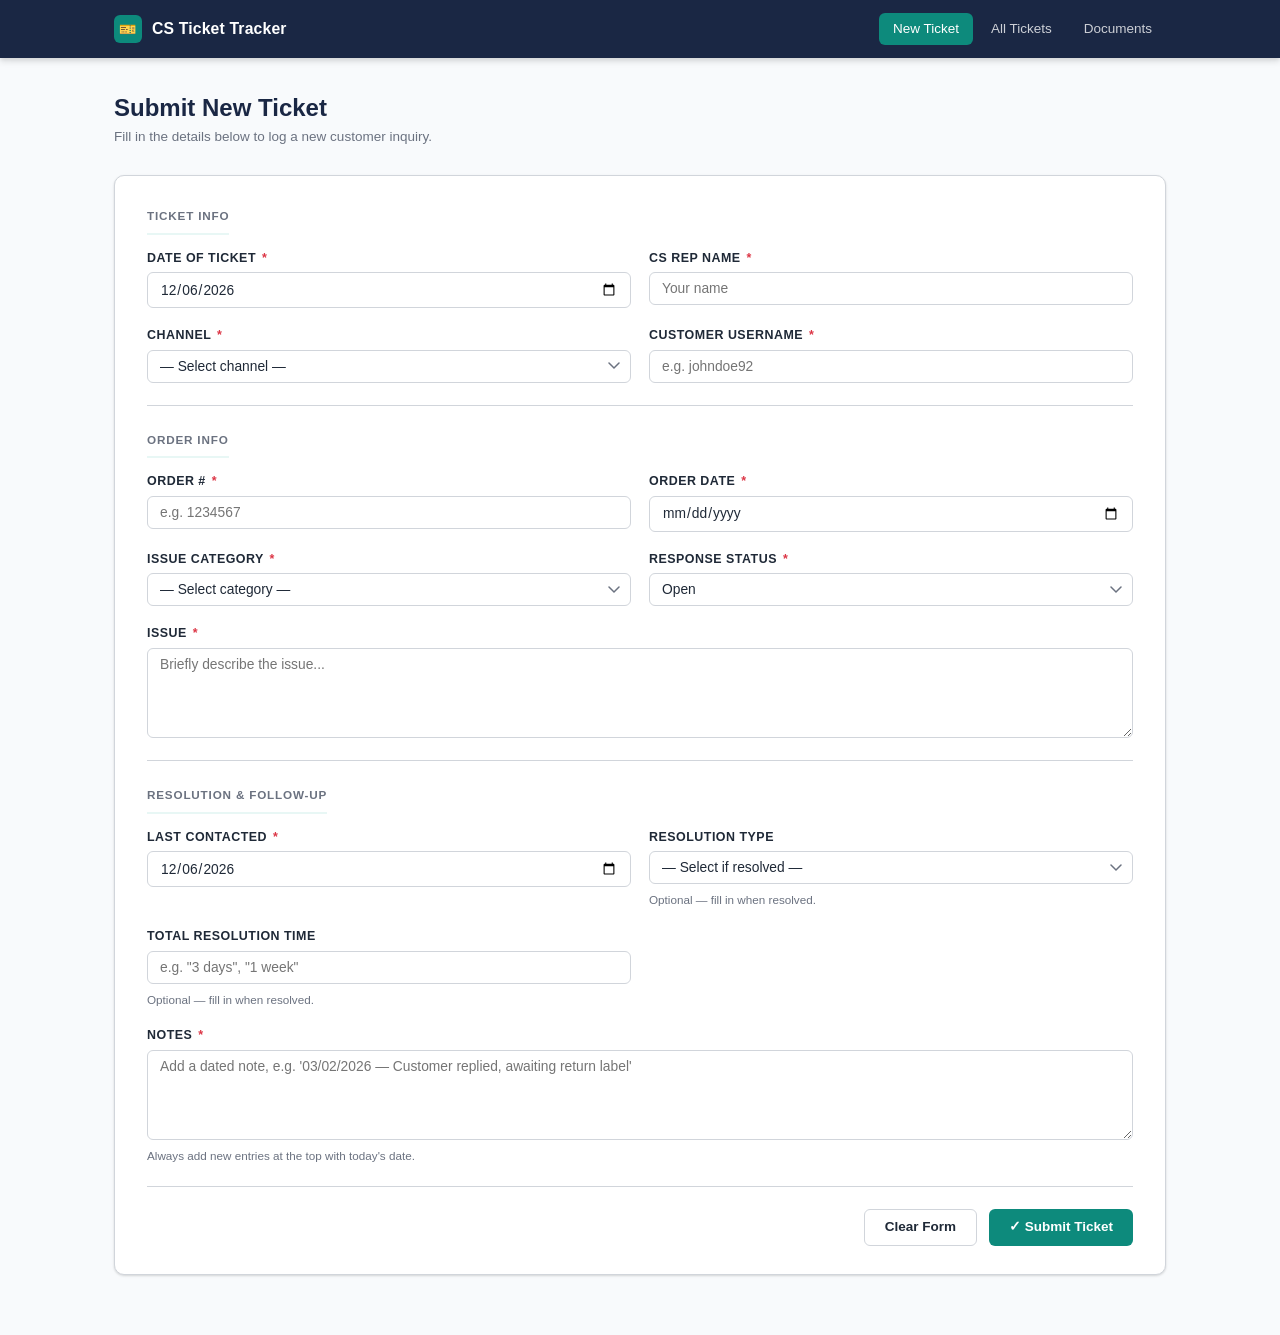
==== index.html @ bfbb89dd "Fix bugs and update documents page - Fix ticketAgeDays(): add new Date() fallback for non-ISO date  " ====
<!DOCTYPE html>
<html lang="en">
<head>
  <meta charset="UTF-8" />
  <meta name="viewport" content="width=device-width, initial-scale=1.0" />
  <title>New Ticket — CS Ticket Tracker</title>
  <link rel="stylesheet" href="styles.css" />
</head>
<body>

  <!-- Navigation -->
  <nav class="nav">
    <div class="nav-inner">
      <a href="index.html" class="nav-brand">
        <span class="brand-icon">🎫</span>
        <span class="brand-text">CS Ticket Tracker</span>
      </a>
      <div class="nav-links">
        <a href="index.html" class="nav-link">New Ticket</a>
        <a href="tickets.html" class="nav-link">All Tickets</a>
        <a href="documents.html" class="nav-link">Documents</a>
      </div>
    </div>
  </nav>

  <!-- Page Content -->
  <div class="page-wrapper">
    <div class="page-header">
      <h1 class="page-title">Submit New Ticket</h1>
      <p class="page-subtitle">Fill in the details below to log a new customer inquiry.</p>
    </div>

    <!-- Flash message -->
    <div id="flash-message" class="alert alert-success" style="display:none;"></div>

    <div class="card">
      <form id="ticket-form" novalidate>

        <!-- Section: Ticket Info -->
        <div class="section-label">Ticket Info</div>
        <div class="form-grid">

          <div class="form-group">
            <label for="dateOfTicket">Date of Ticket <span class="required">*</span></label>
            <input type="date" id="dateOfTicket" name="dateOfTicket" required />
          </div>

          <div class="form-group">
            <label for="repName">CS Rep Name <span class="required">*</span></label>
            <input type="text" id="repName" name="repName" placeholder="Your name" required />
          </div>

          <div class="form-group">
            <label for="channel">Channel <span class="required">*</span></label>
            <select id="channel" name="channel" required>
              <option value="">— Select channel —</option>
              <option>GC Main</option>
              <option>GC Modern</option>
              <option>GC Vault</option>
              <option>GC Rips</option>
            </select>
          </div>

          <div class="form-group">
            <label for="customerUsername">Customer Username <span class="required">*</span></label>
            <input type="text" id="customerUsername" name="customerUsername" placeholder="e.g. johndoe92" required />
          </div>

        </div>

        <hr class="section-divider" />

        <!-- Section: Order Info -->
        <div class="section-label">Order Info</div>
        <div class="form-grid">

          <div class="form-group">
            <label for="orderNumber">Order # <span class="required">*</span></label>
            <input type="text" id="orderNumber" name="orderNumber" placeholder="e.g. 1234567" required />
          </div>

          <div class="form-group">
            <label for="orderDate">Order Date <span class="required">*</span></label>
            <input type="date" id="orderDate" name="orderDate" required />
          </div>

          <div class="form-group">
            <label for="issueCategory">Issue Category <span class="required">*</span></label>
            <select id="issueCategory" name="issueCategory" required>
              <option value="">— Select category —</option>
              <option>Shipping Issue</option>
              <option>Wrong Item</option>
              <option>Missing Item</option>
              <option>Damaged Item</option>
              <option>Return Request</option>
              <option>Cancelled Order</option>
              <option>Other</option>
            </select>
          </div>

          <div class="form-group">
            <label for="responseStatus">Response Status <span class="required">*</span></label>
            <select id="responseStatus" name="responseStatus" required>
              <option value="">— Select status —</option>
              <option selected>Open</option>
              <option>In Progress</option>
              <option>Pending Customer</option>
              <option>Resolved</option>
              <option>Closed</option>
            </select>
          </div>

          <div class="form-group full-width">
            <label for="issue">Issue <span class="required">*</span></label>
            <textarea id="issue" name="issue" placeholder="Briefly describe the issue..." required></textarea>
          </div>

        </div>

        <hr class="section-divider" />

        <!-- Section: Resolution -->
        <div class="section-label">Resolution & Follow-Up</div>
        <div class="form-grid">

          <div class="form-group">
            <label for="lastContacted">Last Contacted <span class="required">*</span></label>
            <input type="date" id="lastContacted" name="lastContacted" required />
          </div>

          <div class="form-group">
            <label for="resolutionType">Resolution Type</label>
            <select id="resolutionType" name="resolutionType">
              <option value="">— Select if resolved —</option>
              <option>Refund</option>
              <option>Replacement</option>
              <option>Cancelled Order</option>
              <option>No Action Needed</option>
              <option>Other</option>
            </select>
            <span class="form-hint">Optional — fill in when resolved.</span>
          </div>

          <div class="form-group">
            <label for="totalResolutionTime">Total Resolution Time</label>
            <input type="text" id="totalResolutionTime" name="totalResolutionTime" placeholder='e.g. "3 days", "1 week"' />
            <span class="form-hint">Optional — fill in when resolved.</span>
          </div>

          <div class="form-group full-width">
            <label for="notes">Notes <span class="required">*</span></label>
            <textarea id="notes" name="notes" rows="4"
              placeholder="Add a dated note, e.g. '03/02/2026 — Customer replied, awaiting return label'" required></textarea>
            <span class="form-hint">Always add new entries at the top with today's date.</span>
          </div>

        </div>

        <hr class="section-divider" />

        <div style="display:flex; gap:12px; justify-content:flex-end;">
          <button type="button" class="btn btn-secondary" id="clear-btn">Clear Form</button>
          <button type="submit" class="btn btn-primary">
            &#10003; Submit Ticket
          </button>
        </div>

      </form>
    </div>
  </div><!-- end page-wrapper -->

  <script src="app.js"></script>
  <script>
    const form = document.getElementById('ticket-form');
    const flash = document.getElementById('flash-message');
    const clearBtn = document.getElementById('clear-btn');

    // Set default dates to today
    (function setDefaults() {
      const today = new Date().toISOString().split('T')[0];
      document.getElementById('dateOfTicket').value = today;
      document.getElementById('lastContacted').value = today;
    })();

    function showFlash(msg, type = 'success') {
      flash.className = `alert alert-${type}`;
      flash.textContent = msg;
      flash.style.display = 'flex';
      flash.scrollIntoView({ behavior: 'smooth', block: 'nearest' });
      if (type === 'success') {
        setTimeout(() => { flash.style.display = 'none'; }, 6000);
      }
    }

    function getFormData() {
      const data = {};
      const fields = [
        'dateOfTicket','repName','channel','customerUsername',
        'orderNumber','orderDate','issueCategory','issue',
        'responseStatus','lastContacted','resolutionType',
        'notes','totalResolutionTime'
      ];
      fields.forEach(f => {
        data[f] = document.getElementById(f).value.trim();
      });
      return data;
    }

    function validateForm(data) {
      const required = [
        'dateOfTicket','repName','channel','customerUsername',
        'orderNumber','orderDate','issueCategory','issue',
        'responseStatus','lastContacted','notes'
      ];
      for (const field of required) {
        if (!data[field]) {
          const label = document.querySelector(`label[for="${field}"]`);
          const labelText = label ? label.textContent.replace('*','').trim() : field;
          return `"${labelText}" is required.`;
        }
      }
      return null;
    }

    form.addEventListener('submit', async function(e) {
      e.preventDefault();
      const data = getFormData();
      const error = validateForm(data);
      if (error) {
        showFlash(error, 'error');
        return;
      }
      const submitBtn = form.querySelector('button[type="submit"]');
      submitBtn.disabled = true;
      submitBtn.textContent = 'Submitting…';
      try {
        const ticket = await addTicket(data);
        showFlash(`Ticket ${ticket.id} submitted successfully! The form has been cleared.`, 'success');
        form.reset();
        const today = new Date().toISOString().split('T')[0];
        document.getElementById('dateOfTicket').value = today;
        document.getElementById('lastContacted').value = today;
        window.scrollTo({ top: 0, behavior: 'smooth' });
      } catch (err) {
        showFlash('Failed to submit ticket: ' + err.message, 'error');
      } finally {
        submitBtn.disabled = false;
        submitBtn.innerHTML = '&#10003; Submit Ticket';
      }
    });

    clearBtn.addEventListener('click', function() {
      if (confirm('Clear all fields and start over?')) {
        form.reset();
        flash.style.display = 'none';
        const today = new Date().toISOString().split('T')[0];
        document.getElementById('dateOfTicket').value = today;
        document.getElementById('lastContacted').value = today;
      }
    });
  </script>

</body>
</html>
---- styles.css ----
/* =============================================
   CS Ticket Tracker — Shared Styles
   ============================================= */

/* --- Reset & Base --- */
*, *::before, *::after {
  box-sizing: border-box;
  margin: 0;
  padding: 0;
}

:root {
  --navy: #1a2744;
  --navy-dark: #111c36;
  --accent: #0d8a7c;
  --accent-hover: #0a7066;
  --accent-light: #e8f7f5;
  --danger: #dc3545;
  --danger-hover: #b02a37;
  --warning: #f59e0b;
  --text: #1f2937;
  --text-muted: #6b7280;
  --border: #d1d5db;
  --bg: #f8fafc;
  --white: #ffffff;
  --shadow: 0 1px 3px rgba(0,0,0,0.1), 0 1px 2px rgba(0,0,0,0.06);
  --shadow-md: 0 4px 6px rgba(0,0,0,0.1), 0 2px 4px rgba(0,0,0,0.06);
  --shadow-lg: 0 10px 15px rgba(0,0,0,0.1), 0 4px 6px rgba(0,0,0,0.05);
  --radius: 6px;
  --radius-lg: 10px;
  --font: -apple-system, BlinkMacSystemFont, 'Segoe UI', Roboto, 'Helvetica Neue', Arial, sans-serif;
}

html {
  font-size: 15px;
}

body {
  font-family: var(--font);
  color: var(--text);
  background: var(--bg);
  line-height: 1.5;
  min-height: 100vh;
}

/* --- Navigation --- */
.nav {
  background: var(--navy);
  box-shadow: var(--shadow-md);
  position: sticky;
  top: 0;
  z-index: 100;
}

.nav-inner {
  max-width: 1100px;
  margin: 0 auto;
  padding: 0 24px;
  display: flex;
  align-items: center;
  justify-content: space-between;
  height: 58px;
}

.nav-brand {
  color: var(--white);
  font-size: 1.05rem;
  font-weight: 700;
  letter-spacing: 0.01em;
  text-decoration: none;
  display: flex;
  align-items: center;
  gap: 10px;
}

.nav-brand .brand-icon {
  width: 28px;
  height: 28px;
  background: var(--accent);
  border-radius: 6px;
  display: flex;
  align-items: center;
  justify-content: center;
  font-size: 14px;
}

.nav-links {
  display: flex;
  align-items: center;
  gap: 4px;
}

.nav-link {
  color: rgba(255,255,255,0.78);
  text-decoration: none;
  font-size: 0.9rem;
  font-weight: 500;
  padding: 6px 14px;
  border-radius: var(--radius);
  transition: color 0.15s, background 0.15s;
}

.nav-link:hover {
  color: var(--white);
  background: rgba(255,255,255,0.1);
}

.nav-link.active {
  color: var(--white);
  background: var(--accent);
}

/* --- Page Layout --- */
.page-wrapper {
  max-width: 1100px;
  margin: 0 auto;
  padding: 36px 24px 60px;
}

.page-header {
  margin-bottom: 28px;
}

.page-title {
  font-size: 1.6rem;
  font-weight: 700;
  color: var(--navy);
  line-height: 1.2;
}

.page-subtitle {
  color: var(--text-muted);
  margin-top: 4px;
  font-size: 0.9rem;
}

/* --- Card --- */
.card {
  background: var(--white);
  border: 1px solid var(--border);
  border-radius: var(--radius-lg);
  box-shadow: var(--shadow);
  padding: 28px 32px;
}

.card-sm {
  padding: 20px 24px;
}

/* --- Form Styles --- */
.form-grid {
  display: grid;
  grid-template-columns: 1fr 1fr;
  gap: 18px;
}

.form-group {
  display: flex;
  flex-direction: column;
  gap: 5px;
}

.form-group.full-width {
  grid-column: 1 / -1;
}

label {
  font-size: 0.83rem;
  font-weight: 600;
  color: var(--text);
  text-transform: uppercase;
  letter-spacing: 0.04em;
}

label .required {
  color: var(--danger);
  margin-left: 2px;
}

input[type="text"],
input[type="date"],
select,
textarea {
  width: 100%;
  padding: 8px 12px;
  border: 1px solid var(--border);
  border-radius: var(--radius);
  font-size: 0.92rem;
  font-family: var(--font);
  color: var(--text);
  background: var(--white);
  transition: border-color 0.15s, box-shadow 0.15s;
  appearance: none;
  -webkit-appearance: none;
}

input[type="text"]:focus,
input[type="date"]:focus,
select:focus,
textarea:focus {
  outline: none;
  border-color: var(--accent);
  box-shadow: 0 0 0 3px rgba(13,138,124,0.12);
}

select {
  background-image: url("data:image/svg+xml,%3Csvg xmlns='http://www.w3.org/2000/svg' width='12' height='8' viewBox='0 0 12 8'%3E%3Cpath d='M1 1l5 5 5-5' stroke='%236b7280' stroke-width='1.5' fill='none' stroke-linecap='round'/%3E%3C/svg%3E");
  background-repeat: no-repeat;
  background-position: right 10px center;
  padding-right: 32px;
  cursor: pointer;
}

textarea {
  resize: vertical;
  min-height: 90px;
}

.form-hint {
  font-size: 0.78rem;
  color: var(--text-muted);
  margin-top: 2px;
}

/* --- Buttons --- */
.btn {
  display: inline-flex;
  align-items: center;
  gap: 6px;
  padding: 8px 20px;
  border: none;
  border-radius: var(--radius);
  font-size: 0.9rem;
  font-family: var(--font);
  font-weight: 600;
  cursor: pointer;
  text-decoration: none;
  transition: background 0.15s, box-shadow 0.15s, transform 0.1s;
  line-height: 1.4;
}

.btn:active {
  transform: translateY(1px);
}

.btn-primary {
  background: var(--accent);
  color: var(--white);
}

.btn-primary:hover {
  background: var(--accent-hover);
  box-shadow: 0 2px 8px rgba(13,138,124,0.3);
}

.btn-secondary {
  background: var(--white);
  color: var(--text);
  border: 1px solid var(--border);
}

.btn-secondary:hover {
  background: var(--bg);
  border-color: #9ca3af;
}

.btn-danger {
  background: var(--danger);
  color: var(--white);
}

.btn-danger:hover {
  background: var(--danger-hover);
  box-shadow: 0 2px 8px rgba(220,53,69,0.3);
}

.btn-sm {
  padding: 5px 12px;
  font-size: 0.82rem;
}

.btn-icon {
  padding: 6px 10px;
}

/* --- Alert / Flash Messages --- */
.alert {
  padding: 12px 16px;
  border-radius: var(--radius);
  font-size: 0.9rem;
  font-weight: 500;
  display: flex;
  align-items: flex-start;
  gap: 10px;
  margin-bottom: 20px;
}

.alert-success {
  background: #d1fae5;
  color: #065f46;
  border: 1px solid #6ee7b7;
}

.alert-error {
  background: #fee2e2;
  color: #991b1b;
  border: 1px solid #fca5a5;
}

.alert-info {
  background: #dbeafe;
  color: #1e40af;
  border: 1px solid #93c5fd;
}

/* --- Tables --- */
.table-wrapper {
  overflow-x: auto;
  border-radius: var(--radius-lg);
  border: 1px solid var(--border);
  box-shadow: var(--shadow);
}

table {
  width: 100%;
  border-collapse: collapse;
  background: var(--white);
  font-size: 0.875rem;
}

thead {
  background: var(--navy);
  color: var(--white);
}

thead th {
  padding: 11px 14px;
  text-align: left;
  font-size: 0.78rem;
  font-weight: 600;
  letter-spacing: 0.05em;
  text-transform: uppercase;
  white-space: nowrap;
}

thead th.sortable {
  cursor: pointer;
  user-select: none;
}

thead th.sortable:hover {
  background: rgba(255,255,255,0.1);
}

tbody tr {
  border-bottom: 1px solid var(--border);
  transition: background 0.1s;
}

tbody tr:last-child {
  border-bottom: none;
}

tbody tr:hover {
  background: #f0fdf9;
}

tbody td {
  padding: 10px 14px;
  vertical-align: middle;
  white-space: nowrap;
}

/* --- Status Badges --- */
.badge {
  display: inline-block;
  padding: 2px 9px;
  border-radius: 20px;
  font-size: 0.75rem;
  font-weight: 600;
  white-space: nowrap;
}

.badge-open        { background: #dbeafe; color: #1d4ed8; }
.badge-inprogress  { background: #fef3c7; color: #92400e; }
.badge-pending     { background: #ede9fe; color: #5b21b6; }
.badge-resolved    { background: #d1fae5; color: #065f46; }
.badge-closed      { background: #f3f4f6; color: #374151; }

/* --- Loading State --- */
.loading-state {
  text-align: center;
  padding: 60px 20px;
  color: var(--text-muted);
}

.loading-spinner {
  display: inline-block;
  width: 32px;
  height: 32px;
  border: 3px solid var(--border);
  border-top-color: var(--accent);
  border-radius: 50%;
  animation: spin 0.7s linear infinite;
  margin-bottom: 12px;
}

@keyframes spin {
  to { transform: rotate(360deg); }
}

/* --- Customer History --- */
.customer-history-bar {
  display: flex;
  align-items: center;
  gap: 10px;
  background: var(--white);
  border: 1px solid var(--border);
  border-radius: var(--radius-lg);
  padding: 12px 16px;
  margin-bottom: 16px;
  box-shadow: var(--shadow);
  flex-wrap: wrap;
}

.customer-history-label {
  font-size: 0.83rem;
  font-weight: 600;
  color: var(--text);
  white-space: nowrap;
}

.customer-history-bar input {
  flex: 1;
  min-width: 200px;
  max-width: 340px;
}

.customer-link {
  background: none;
  border: none;
  padding: 0;
  font-size: inherit;
  font-family: inherit;
  color: var(--accent);
  cursor: pointer;
  font-weight: 500;
  text-decoration: underline;
  text-underline-offset: 2px;
}

.customer-link:hover {
  color: var(--accent-hover);
}

.customer-modal {
  max-width: 860px;
}

.customer-stats {
  display: grid;
  grid-template-columns: repeat(3, 1fr);
  gap: 12px;
  margin-bottom: 4px;
}

.customer-stat {
  background: var(--bg);
  border: 1px solid var(--border);
  border-radius: var(--radius);
  padding: 14px 16px;
  text-align: center;
}

.customer-stat-value {
  font-size: 1.15rem;
  font-weight: 700;
  color: var(--navy);
  line-height: 1.2;
  word-break: break-word;
}

.customer-stat-label {
  font-size: 0.72rem;
  color: var(--text-muted);
  text-transform: uppercase;
  letter-spacing: 0.04em;
  font-weight: 600;
  margin-top: 4px;
}

.customer-no-tickets {
  text-align: center;
  color: var(--text-muted);
  padding: 32px;
}

/* --- Ticket Aging Indicators --- */
tr.age-green td:first-child { border-left: 4px solid #22c55e; }
tr.age-yellow td:first-child { border-left: 4px solid #f59e0b; }
tr.age-red td:first-child    { border-left: 4px solid #ef4444; }

.aging-legend {
  align-items: center;
  gap: 10px;
  font-size: 0.78rem;
  color: var(--text-muted);
  margin-bottom: 10px;
  flex-wrap: wrap;
}

.aging-legend-title {
  font-weight: 600;
  color: var(--text);
}

.aging-item {
  display: inline-flex;
  align-items: center;
  gap: 5px;
}

.aging-pip {
  display: inline-block;
  width: 10px;
  height: 10px;
  border-radius: 50%;
  flex-shrink: 0;
}

.aging-pip-green  { background: #22c55e; }
.aging-pip-yellow { background: #f59e0b; }
.aging-pip-red    { background: #ef4444; }

.aging-legend-muted {
  font-style: italic;
}

/* --- Inline Status Select --- */
.status-select {
  border: none;
  border-radius: 20px;
  font-size: 0.75rem;
  font-weight: 600;
  padding: 3px 26px 3px 9px;
  cursor: pointer;
  width: auto;
  background-image: url("data:image/svg+xml,%3Csvg xmlns='http://www.w3.org/2000/svg' width='10' height='6' viewBox='0 0 10 6'%3E%3Cpath d='M1 1l4 4 4-4' stroke='currentColor' stroke-width='1.5' fill='none' stroke-linecap='round'/%3E%3C/svg%3E");
  background-repeat: no-repeat;
  background-position: right 7px center;
  background-size: 10px 6px;
  transition: box-shadow 0.15s, opacity 0.15s;
  appearance: none;
  -webkit-appearance: none;
}

.status-select:hover {
  opacity: 0.8;
}

.status-select:focus {
  outline: none;
  box-shadow: 0 0 0 2px rgba(13,138,124,0.3);
}

/* --- Filters Bar --- */
.filters-bar {
  background: var(--white);
  border: 1px solid var(--border);
  border-radius: var(--radius-lg);
  padding: 18px 20px;
  margin-bottom: 20px;
  box-shadow: var(--shadow);
}

.filters-row {
  display: flex;
  flex-wrap: wrap;
  gap: 12px;
  align-items: flex-end;
}

.filter-group {
  display: flex;
  flex-direction: column;
  gap: 4px;
  min-width: 150px;
  flex: 1;
}

.filter-group label {
  font-size: 0.76rem;
  color: var(--text-muted);
  text-transform: uppercase;
  letter-spacing: 0.04em;
  font-weight: 600;
}

.filter-group select,
.filter-group input {
  padding: 7px 10px;
  font-size: 0.875rem;
}

.filter-search {
  min-width: 220px;
  flex: 2;
}

.filters-actions {
  display: flex;
  gap: 8px;
  align-items: flex-end;
  padding-top: 2px;
}

/* --- Modal --- */
.modal-overlay {
  position: fixed;
  inset: 0;
  background: rgba(0,0,0,0.5);
  z-index: 1000;
  display: flex;
  align-items: flex-start;
  justify-content: center;
  padding: 40px 20px;
  overflow-y: auto;
}

.modal-overlay.hidden {
  display: none;
}

.modal {
  background: var(--white);
  border-radius: var(--radius-lg);
  box-shadow: var(--shadow-lg);
  width: 100%;
  max-width: 760px;
  overflow: hidden;
}

.modal-header {
  background: var(--navy);
  color: var(--white);
  padding: 16px 24px;
  display: flex;
  align-items: center;
  justify-content: space-between;
}

.modal-title {
  font-size: 1rem;
  font-weight: 700;
}

.modal-close {
  background: none;
  border: none;
  color: rgba(255,255,255,0.7);
  cursor: pointer;
  font-size: 1.3rem;
  line-height: 1;
  padding: 2px 6px;
  border-radius: 4px;
  transition: color 0.15s, background 0.15s;
}

.modal-close:hover {
  color: var(--white);
  background: rgba(255,255,255,0.15);
}

.modal-body {
  padding: 24px;
  max-height: calc(100vh - 200px);
  overflow-y: auto;
}

.modal-footer {
  padding: 16px 24px;
  border-top: 1px solid var(--border);
  display: flex;
  justify-content: flex-end;
  gap: 10px;
  background: var(--bg);
}

/* --- Section Divider --- */
.section-divider {
  border: none;
  border-top: 1px solid var(--border);
  margin: 22px 0;
}

.section-label {
  font-size: 0.78rem;
  font-weight: 700;
  color: var(--text-muted);
  text-transform: uppercase;
  letter-spacing: 0.07em;
  margin-bottom: 14px;
  padding-bottom: 8px;
  border-bottom: 2px solid var(--accent-light);
  display: inline-block;
}

/* --- Ticket Count --- */
.ticket-count {
  font-size: 0.85rem;
  color: var(--text-muted);
  margin-bottom: 10px;
}

.ticket-count strong {
  color: var(--text);
}

/* --- Empty State --- */
.empty-state {
  text-align: center;
  padding: 60px 20px;
  color: var(--text-muted);
}

.empty-state-icon {
  font-size: 3rem;
  margin-bottom: 12px;
  opacity: 0.5;
}

.empty-state h3 {
  font-size: 1.1rem;
  color: var(--text);
  margin-bottom: 6px;
}

/* --- Documents Page --- */
.doc-notice {
  background: var(--accent-light);
  border: 1px solid #a7f3d0;
  border-radius: var(--radius);
  padding: 12px 16px;
  font-size: 0.88rem;
  color: #065f46;
  margin-bottom: 28px;
}

.doc-section {
  margin-bottom: 32px;
}

.doc-section-title {
  font-size: 1rem;
  font-weight: 700;
  color: var(--navy);
  margin-bottom: 14px;
  padding-bottom: 8px;
  border-bottom: 2px solid var(--border);
  display: flex;
  align-items: center;
  gap: 8px;
}

.doc-grid {
  display: grid;
  grid-template-columns: repeat(auto-fill, minmax(240px, 1fr));
  gap: 12px;
}

.doc-card {
  background: var(--white);
  border: 1px solid var(--border);
  border-radius: var(--radius);
  padding: 14px 16px;
  text-decoration: none;
  color: var(--text);
  display: flex;
  align-items: flex-start;
  gap: 12px;
  transition: border-color 0.15s, box-shadow 0.15s, background 0.15s;
  box-shadow: var(--shadow);
}

.doc-card:hover {
  border-color: var(--accent);
  box-shadow: 0 0 0 3px rgba(13,138,124,0.1);
  background: var(--accent-light);
}

.doc-card-icon {
  font-size: 1.4rem;
  flex-shrink: 0;
  margin-top: 1px;
}

.doc-card-text .doc-card-name {
  font-weight: 600;
  font-size: 0.9rem;
  color: var(--navy);
}

.doc-card-text .doc-card-desc {
  font-size: 0.8rem;
  color: var(--text-muted);
  margin-top: 2px;
}

/* --- Responsive --- */
@media (max-width: 768px) {
  .form-grid {
    grid-template-columns: 1fr;
  }

  .nav-brand span.brand-text {
    display: none;
  }

  .filters-row {
    flex-direction: column;
  }

  .filter-group {
    width: 100%;
  }

  .page-wrapper {
    padding: 20px 16px 40px;
  }

  .card {
    padding: 18px;
  }

  .modal-overlay {
    padding: 20px 12px;
  }
}
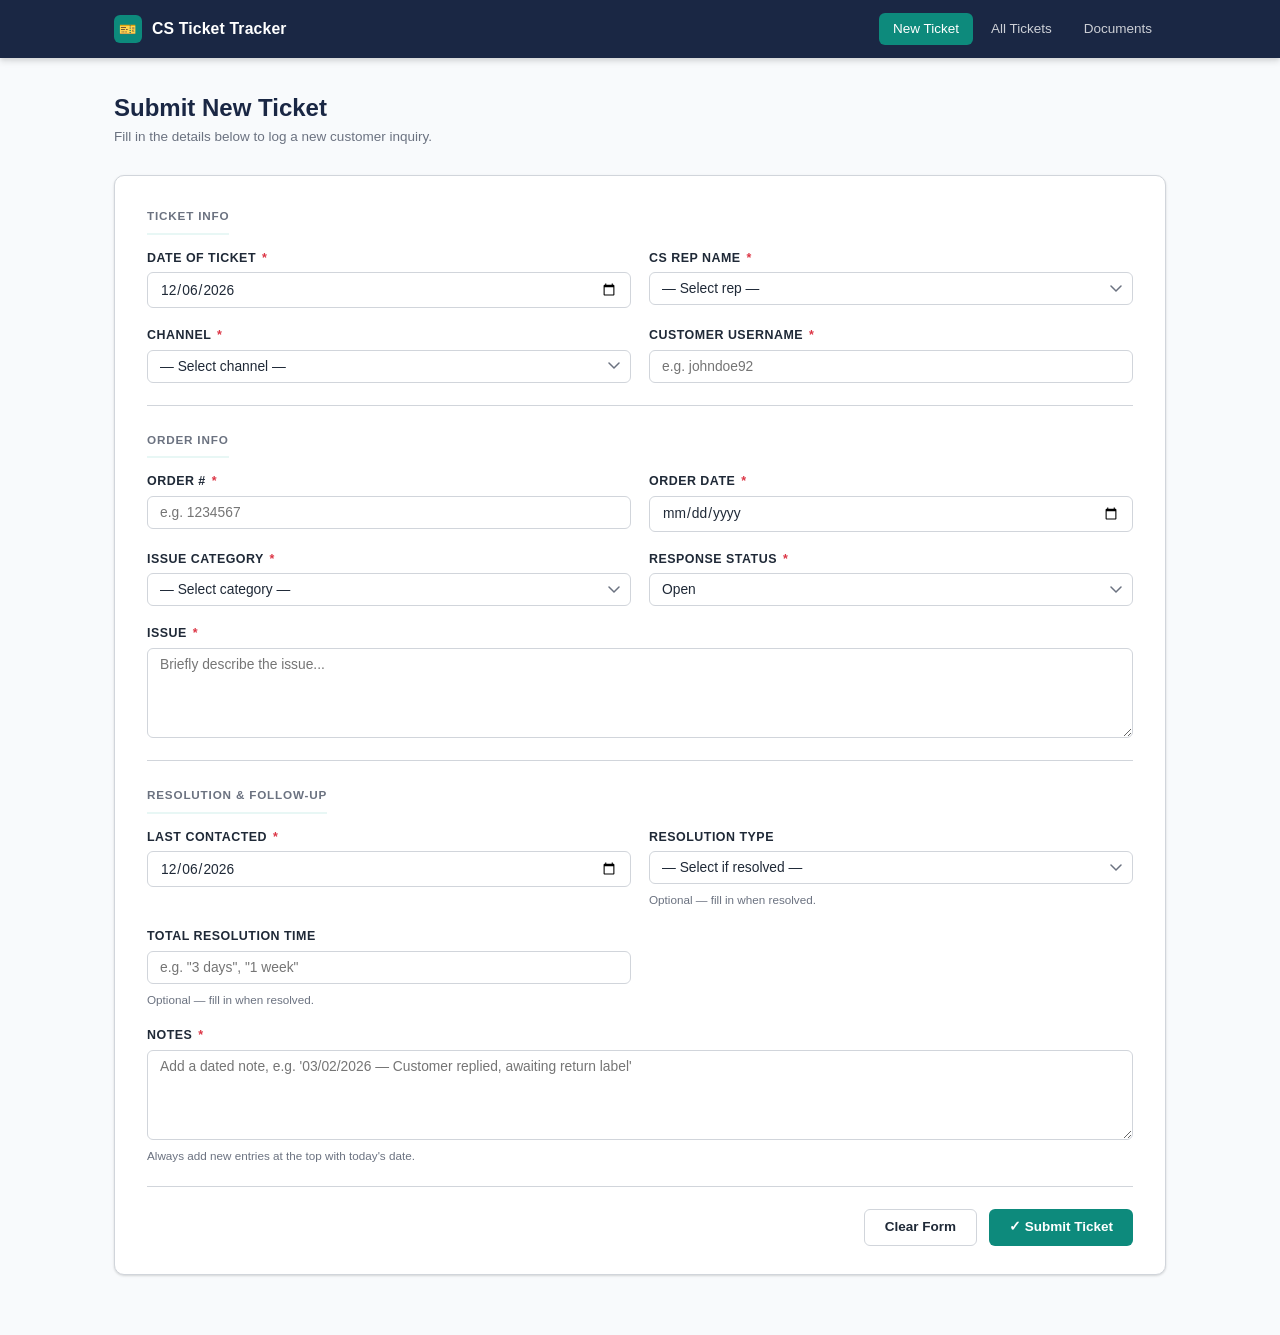
==== commit 6a1bb977: "Change CS Rep Name field to dropdown with kamal, mikki, jhon options Replace the free-text repName i" ====
--- a/index.html
+++ b/index.html
@@ -47,7 +47,12 @@
 
           <div class="form-group">
             <label for="repName">CS Rep Name <span class="required">*</span></label>
-            <input type="text" id="repName" name="repName" placeholder="Your name" required />
+            <select id="repName" name="repName" required>
+              <option value="">— Select rep —</option>
+              <option>kamal</option>
+              <option>mikki</option>
+              <option>jhon</option>
+            </select>
           </div>
 
           <div class="form-group">
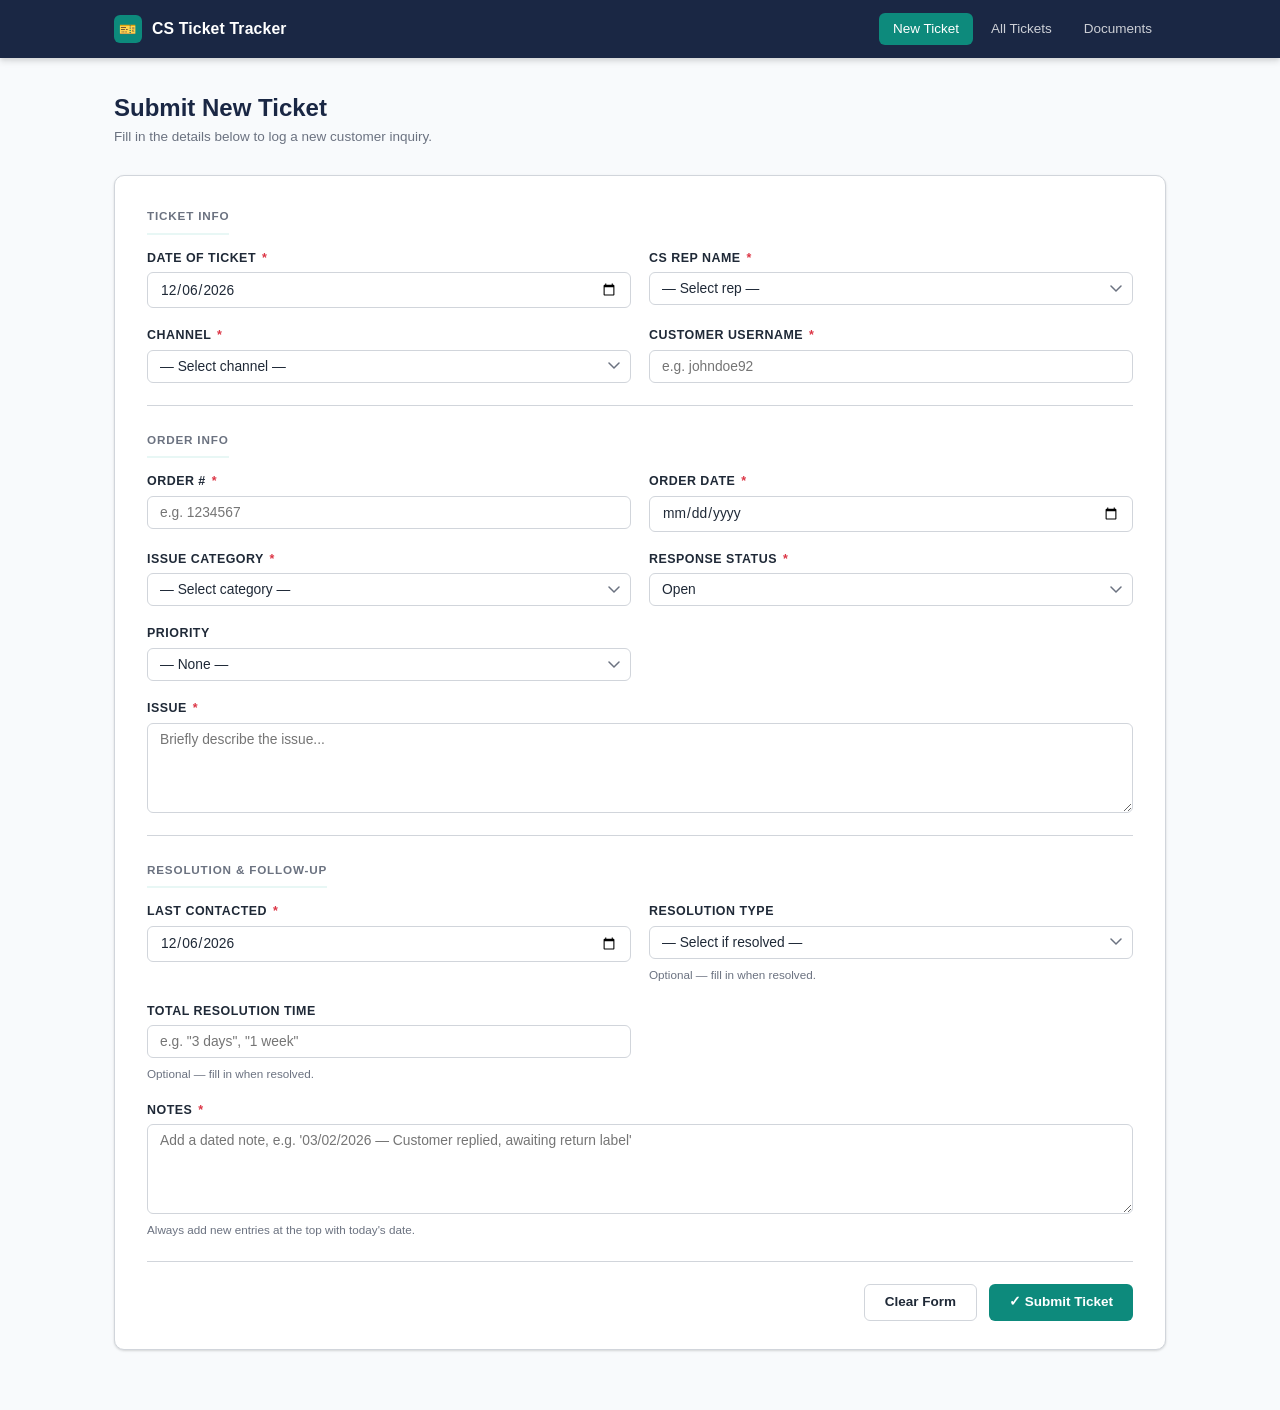
==== commit dfbdd230: "Add Priority column with High Priority / Standard Escalation options - Adds 'priority' field to the " ====
--- a/index.html
+++ b/index.html
@@ -115,6 +115,15 @@
             </select>
           </div>
 
+          <div class="form-group">
+            <label for="priority">Priority</label>
+            <select id="priority" name="priority">
+              <option value="">— None —</option>
+              <option>High Priority</option>
+              <option>Standard Escalation</option>
+            </select>
+          </div>
+
           <div class="form-group full-width">
             <label for="issue">Issue <span class="required">*</span></label>
             <textarea id="issue" name="issue" placeholder="Briefly describe the issue..." required></textarea>
@@ -202,7 +211,7 @@
       const fields = [
         'dateOfTicket','repName','channel','customerUsername',
         'orderNumber','orderDate','issueCategory','issue',
-        'responseStatus','lastContacted','resolutionType',
+        'responseStatus','priority','lastContacted','resolutionType',
         'notes','totalResolutionTime'
       ];
       fields.forEach(f => {
--- a/styles.css
+++ b/styles.css
@@ -563,6 +563,25 @@
   box-shadow: 0 0 0 2px rgba(13,138,124,0.3);
 }
 
+/* --- Inline Priority Select --- */
+.priority-select {
+  border: none;
+  border-radius: 20px;
+  font-size: 0.75rem;
+  font-weight: 600;
+  padding: 3px 10px 3px 8px;
+  cursor: pointer;
+  appearance: none;
+  -webkit-appearance: none;
+}
+
+.priority-select:hover { opacity: 0.8; }
+.priority-select:focus { outline: none; box-shadow: 0 0 0 2px rgba(13,138,124,0.3); }
+
+.badge-priority-high     { background: #fee2e2; color: #991b1b; }
+.badge-priority-standard { background: #dbeafe; color: #1d4ed8; }
+.badge-priority-none     { background: #f3f4f6; color: #6b7280; }
+
 /* --- Filters Bar --- */
 .filters-bar {
   background: var(--white);
@@ -705,6 +724,49 @@
   display: inline-block;
 }
 
+/* --- Stats Bar --- */
+.stats-bar {
+  display: grid;
+  grid-template-columns: repeat(4, 1fr);
+  gap: 12px;
+  margin-bottom: 16px;
+}
+
+.stat-card {
+  background: var(--white);
+  border: 1px solid var(--border);
+  border-radius: var(--radius-lg);
+  padding: 16px 20px;
+  text-align: center;
+  box-shadow: var(--shadow);
+  border-top: 3px solid var(--border);
+}
+
+.stat-card-open       { border-top-color: #ef4444; }
+.stat-card-inprogress { border-top-color: #f59e0b; }
+.stat-card-pending    { border-top-color: #6366f1; }
+
+.stat-card-value {
+  font-size: 1.7rem;
+  font-weight: 700;
+  color: var(--navy);
+  line-height: 1.1;
+}
+
+.stat-card-label {
+  font-size: 0.72rem;
+  color: var(--text-muted);
+  text-transform: uppercase;
+  letter-spacing: 0.05em;
+  margin-top: 4px;
+}
+
+@media (max-width: 600px) {
+  .stats-bar {
+    grid-template-columns: repeat(2, 1fr);
+  }
+}
+
 /* --- Ticket Count --- */
 .ticket-count {
   font-size: 0.85rem;
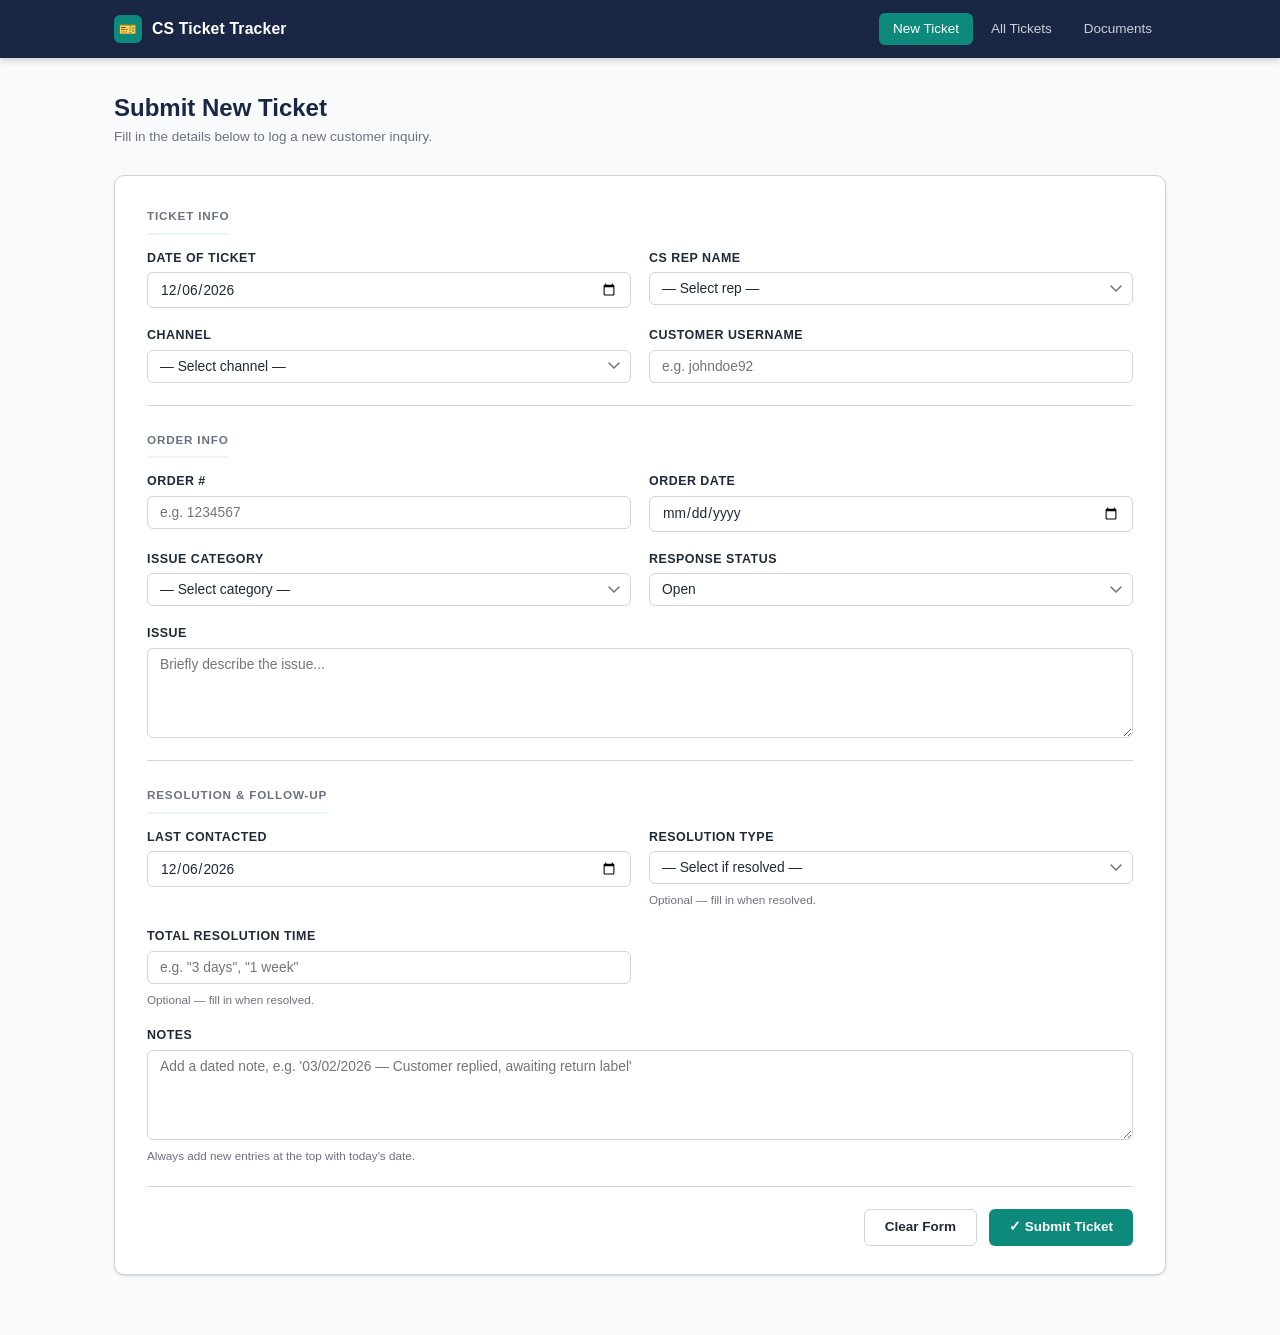
==== commit ddbd263f: "Add today's tickets/open count stats, un-require form fields, confirm rep dropdown - tickets.html: a" ====
--- a/index.html
+++ b/index.html
@@ -41,13 +41,13 @@
         <div class="form-grid">
 
           <div class="form-group">
-            <label for="dateOfTicket">Date of Ticket <span class="required">*</span></label>
-            <input type="date" id="dateOfTicket" name="dateOfTicket" required />
-          </div>
-
-          <div class="form-group">
-            <label for="repName">CS Rep Name <span class="required">*</span></label>
-            <select id="repName" name="repName" required>
+            <label for="dateOfTicket">Date of Ticket</label>
+            <input type="date" id="dateOfTicket" name="dateOfTicket" />
+          </div>
+
+          <div class="form-group">
+            <label for="repName">CS Rep Name</label>
+            <select id="repName" name="repName">
               <option value="">— Select rep —</option>
               <option>kamal</option>
               <option>mikki</option>
@@ -56,8 +56,8 @@
           </div>
 
           <div class="form-group">
-            <label for="channel">Channel <span class="required">*</span></label>
-            <select id="channel" name="channel" required>
+            <label for="channel">Channel</label>
+            <select id="channel" name="channel">
               <option value="">— Select channel —</option>
               <option>GC Main</option>
               <option>GC Modern</option>
@@ -67,8 +67,8 @@
           </div>
 
           <div class="form-group">
-            <label for="customerUsername">Customer Username <span class="required">*</span></label>
-            <input type="text" id="customerUsername" name="customerUsername" placeholder="e.g. johndoe92" required />
+            <label for="customerUsername">Customer Username</label>
+            <input type="text" id="customerUsername" name="customerUsername" placeholder="e.g. johndoe92" />
           </div>
 
         </div>
@@ -80,18 +80,18 @@
         <div class="form-grid">
 
           <div class="form-group">
-            <label for="orderNumber">Order # <span class="required">*</span></label>
-            <input type="text" id="orderNumber" name="orderNumber" placeholder="e.g. 1234567" required />
-          </div>
-
-          <div class="form-group">
-            <label for="orderDate">Order Date <span class="required">*</span></label>
-            <input type="date" id="orderDate" name="orderDate" required />
-          </div>
-
-          <div class="form-group">
-            <label for="issueCategory">Issue Category <span class="required">*</span></label>
-            <select id="issueCategory" name="issueCategory" required>
+            <label for="orderNumber">Order #</label>
+            <input type="text" id="orderNumber" name="orderNumber" placeholder="e.g. 1234567" />
+          </div>
+
+          <div class="form-group">
+            <label for="orderDate">Order Date</label>
+            <input type="date" id="orderDate" name="orderDate" />
+          </div>
+
+          <div class="form-group">
+            <label for="issueCategory">Issue Category</label>
+            <select id="issueCategory" name="issueCategory">
               <option value="">— Select category —</option>
               <option>Shipping Issue</option>
               <option>Wrong Item</option>
@@ -104,8 +104,8 @@
           </div>
 
           <div class="form-group">
-            <label for="responseStatus">Response Status <span class="required">*</span></label>
-            <select id="responseStatus" name="responseStatus" required>
+            <label for="responseStatus">Response Status</label>
+            <select id="responseStatus" name="responseStatus">
               <option value="">— Select status —</option>
               <option selected>Open</option>
               <option>In Progress</option>
@@ -115,18 +115,9 @@
             </select>
           </div>
 
-          <div class="form-group">
-            <label for="priority">Priority</label>
-            <select id="priority" name="priority">
-              <option value="">— None —</option>
-              <option>High Priority</option>
-              <option>Standard Escalation</option>
-            </select>
-          </div>
-
           <div class="form-group full-width">
-            <label for="issue">Issue <span class="required">*</span></label>
-            <textarea id="issue" name="issue" placeholder="Briefly describe the issue..." required></textarea>
+            <label for="issue">Issue</label>
+            <textarea id="issue" name="issue" placeholder="Briefly describe the issue..."></textarea>
           </div>
 
         </div>
@@ -138,8 +129,8 @@
         <div class="form-grid">
 
           <div class="form-group">
-            <label for="lastContacted">Last Contacted <span class="required">*</span></label>
-            <input type="date" id="lastContacted" name="lastContacted" required />
+            <label for="lastContacted">Last Contacted</label>
+            <input type="date" id="lastContacted" name="lastContacted" />
           </div>
 
           <div class="form-group">
@@ -162,9 +153,9 @@
           </div>
 
           <div class="form-group full-width">
-            <label for="notes">Notes <span class="required">*</span></label>
+            <label for="notes">Notes</label>
             <textarea id="notes" name="notes" rows="4"
-              placeholder="Add a dated note, e.g. '03/02/2026 — Customer replied, awaiting return label'" required></textarea>
+              placeholder="Add a dated note, e.g. '03/02/2026 — Customer replied, awaiting return label'"></textarea>
             <span class="form-hint">Always add new entries at the top with today's date.</span>
           </div>
 
@@ -211,7 +202,7 @@
       const fields = [
         'dateOfTicket','repName','channel','customerUsername',
         'orderNumber','orderDate','issueCategory','issue',
-        'responseStatus','priority','lastContacted','resolutionType',
+        'responseStatus','lastContacted','resolutionType',
         'notes','totalResolutionTime'
       ];
       fields.forEach(f => {
@@ -221,18 +212,6 @@
     }
 
     function validateForm(data) {
-      const required = [
-        'dateOfTicket','repName','channel','customerUsername',
-        'orderNumber','orderDate','issueCategory','issue',
-        'responseStatus','lastContacted','notes'
-      ];
-      for (const field of required) {
-        if (!data[field]) {
-          const label = document.querySelector(`label[for="${field}"]`);
-          const labelText = label ? label.textContent.replace('*','').trim() : field;
-          return `"${labelText}" is required.`;
-        }
-      }
       return null;
     }
 
--- a/styles.css
+++ b/styles.css
@@ -563,25 +563,6 @@
   box-shadow: 0 0 0 2px rgba(13,138,124,0.3);
 }
 
-/* --- Inline Priority Select --- */
-.priority-select {
-  border: none;
-  border-radius: 20px;
-  font-size: 0.75rem;
-  font-weight: 600;
-  padding: 3px 10px 3px 8px;
-  cursor: pointer;
-  appearance: none;
-  -webkit-appearance: none;
-}
-
-.priority-select:hover { opacity: 0.8; }
-.priority-select:focus { outline: none; box-shadow: 0 0 0 2px rgba(13,138,124,0.3); }
-
-.badge-priority-high     { background: #fee2e2; color: #991b1b; }
-.badge-priority-standard { background: #dbeafe; color: #1d4ed8; }
-.badge-priority-none     { background: #f3f4f6; color: #6b7280; }
-
 /* --- Filters Bar --- */
 .filters-bar {
   background: var(--white);
@@ -724,45 +705,16 @@
   display: inline-block;
 }
 
-/* --- Stats Bar --- */
-.stats-bar {
+/* --- Ticket Stats Bar --- */
+.ticket-stats {
   display: grid;
-  grid-template-columns: repeat(4, 1fr);
+  grid-template-columns: repeat(5, 1fr);
   gap: 12px;
-  margin-bottom: 16px;
-}
-
-.stat-card {
-  background: var(--white);
-  border: 1px solid var(--border);
-  border-radius: var(--radius-lg);
-  padding: 16px 20px;
-  text-align: center;
-  box-shadow: var(--shadow);
-  border-top: 3px solid var(--border);
-}
-
-.stat-card-open       { border-top-color: #ef4444; }
-.stat-card-inprogress { border-top-color: #f59e0b; }
-.stat-card-pending    { border-top-color: #6366f1; }
-
-.stat-card-value {
-  font-size: 1.7rem;
-  font-weight: 700;
-  color: var(--navy);
-  line-height: 1.1;
-}
-
-.stat-card-label {
-  font-size: 0.72rem;
-  color: var(--text-muted);
-  text-transform: uppercase;
-  letter-spacing: 0.05em;
-  margin-top: 4px;
-}
-
-@media (max-width: 600px) {
-  .stats-bar {
+  margin-bottom: 20px;
+}
+
+@media (max-width: 700px) {
+  .ticket-stats {
     grid-template-columns: repeat(2, 1fr);
   }
 }
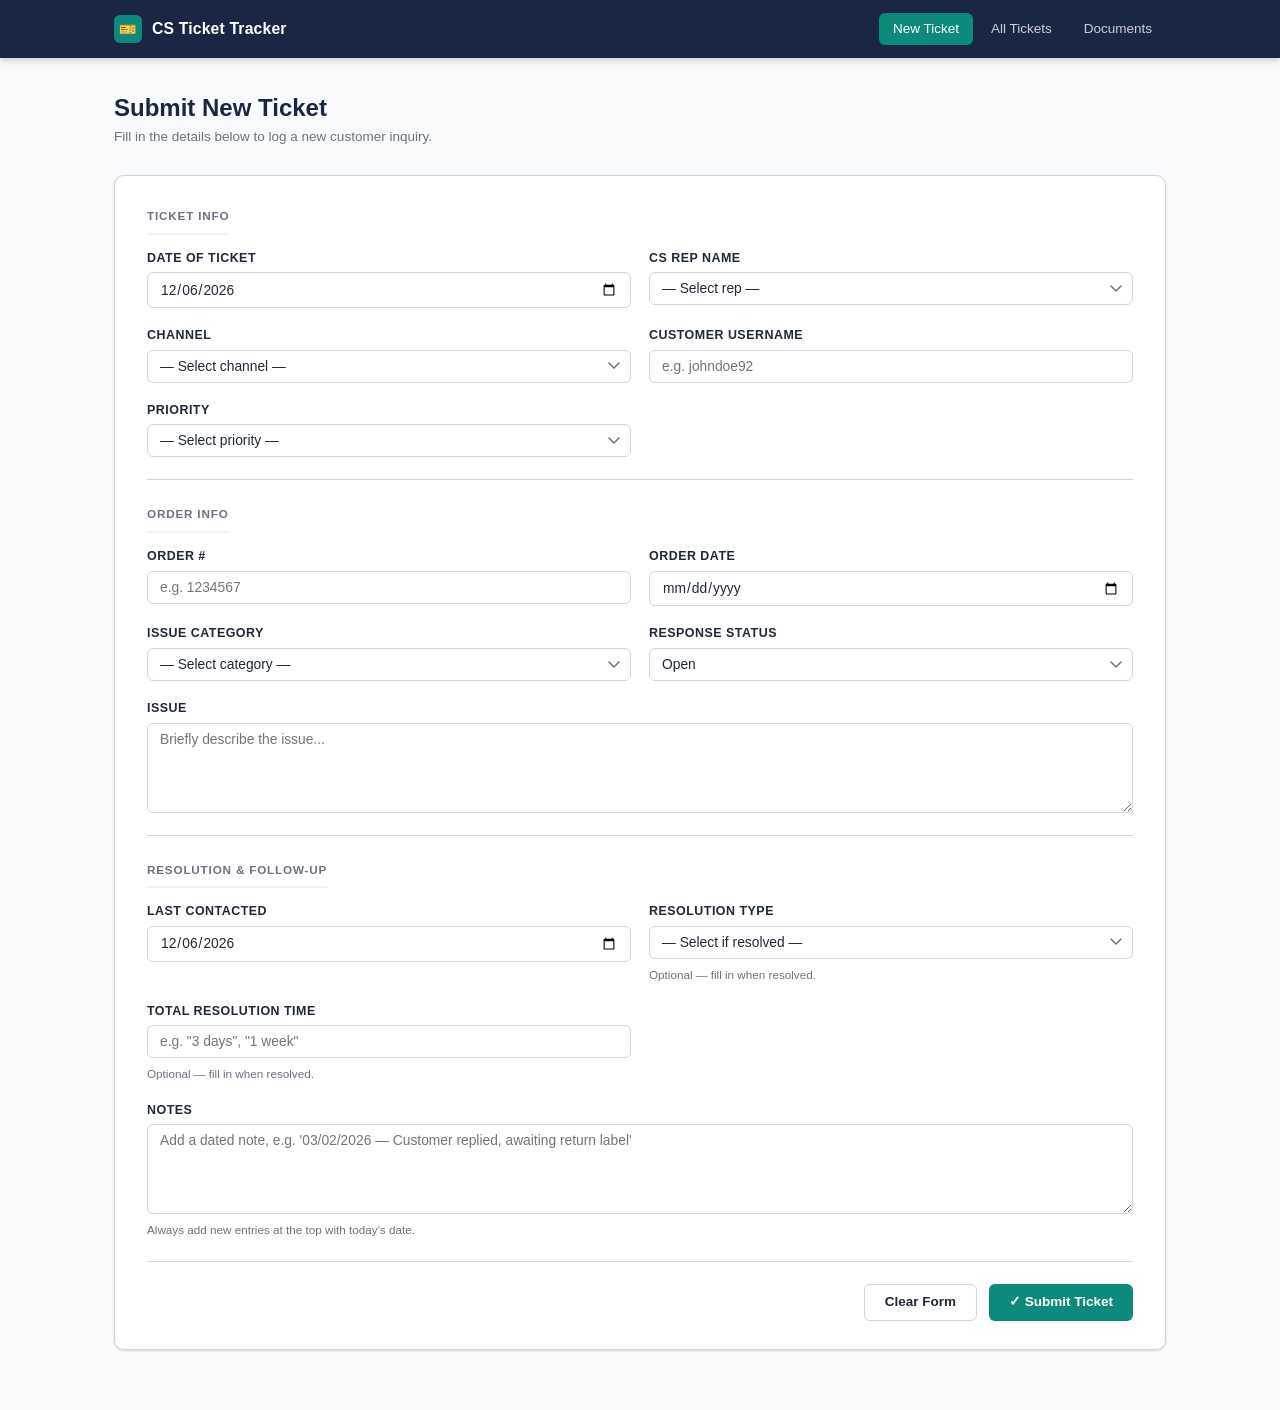
==== commit 6f882da1: "Add priority field (High Priority / Standard) to ticket form and display - New ticket form: added Pr" ====
--- a/index.html
+++ b/index.html
@@ -71,6 +71,15 @@
             <input type="text" id="customerUsername" name="customerUsername" placeholder="e.g. johndoe92" />
           </div>
 
+          <div class="form-group">
+            <label for="priority">Priority</label>
+            <select id="priority" name="priority">
+              <option value="">— Select priority —</option>
+              <option>Standard</option>
+              <option>High Priority</option>
+            </select>
+          </div>
+
         </div>
 
         <hr class="section-divider" />
@@ -200,7 +209,7 @@
     function getFormData() {
       const data = {};
       const fields = [
-        'dateOfTicket','repName','channel','customerUsername',
+        'dateOfTicket','repName','channel','customerUsername','priority',
         'orderNumber','orderDate','issueCategory','issue',
         'responseStatus','lastContacted','resolutionType',
         'notes','totalResolutionTime'
--- a/styles.css
+++ b/styles.css
@@ -386,6 +386,7 @@
 .badge-pending     { background: #ede9fe; color: #5b21b6; }
 .badge-resolved    { background: #d1fae5; color: #065f46; }
 .badge-closed      { background: #f3f4f6; color: #374151; }
+.badge-highpriority { background: #fee2e2; color: #991b1b; font-weight: 600; }
 
 /* --- Loading State --- */
 .loading-state {
@@ -705,20 +706,6 @@
   display: inline-block;
 }
 
-/* --- Ticket Stats Bar --- */
-.ticket-stats {
-  display: grid;
-  grid-template-columns: repeat(5, 1fr);
-  gap: 12px;
-  margin-bottom: 20px;
-}
-
-@media (max-width: 700px) {
-  .ticket-stats {
-    grid-template-columns: repeat(2, 1fr);
-  }
-}
-
 /* --- Ticket Count --- */
 .ticket-count {
   font-size: 0.85rem;
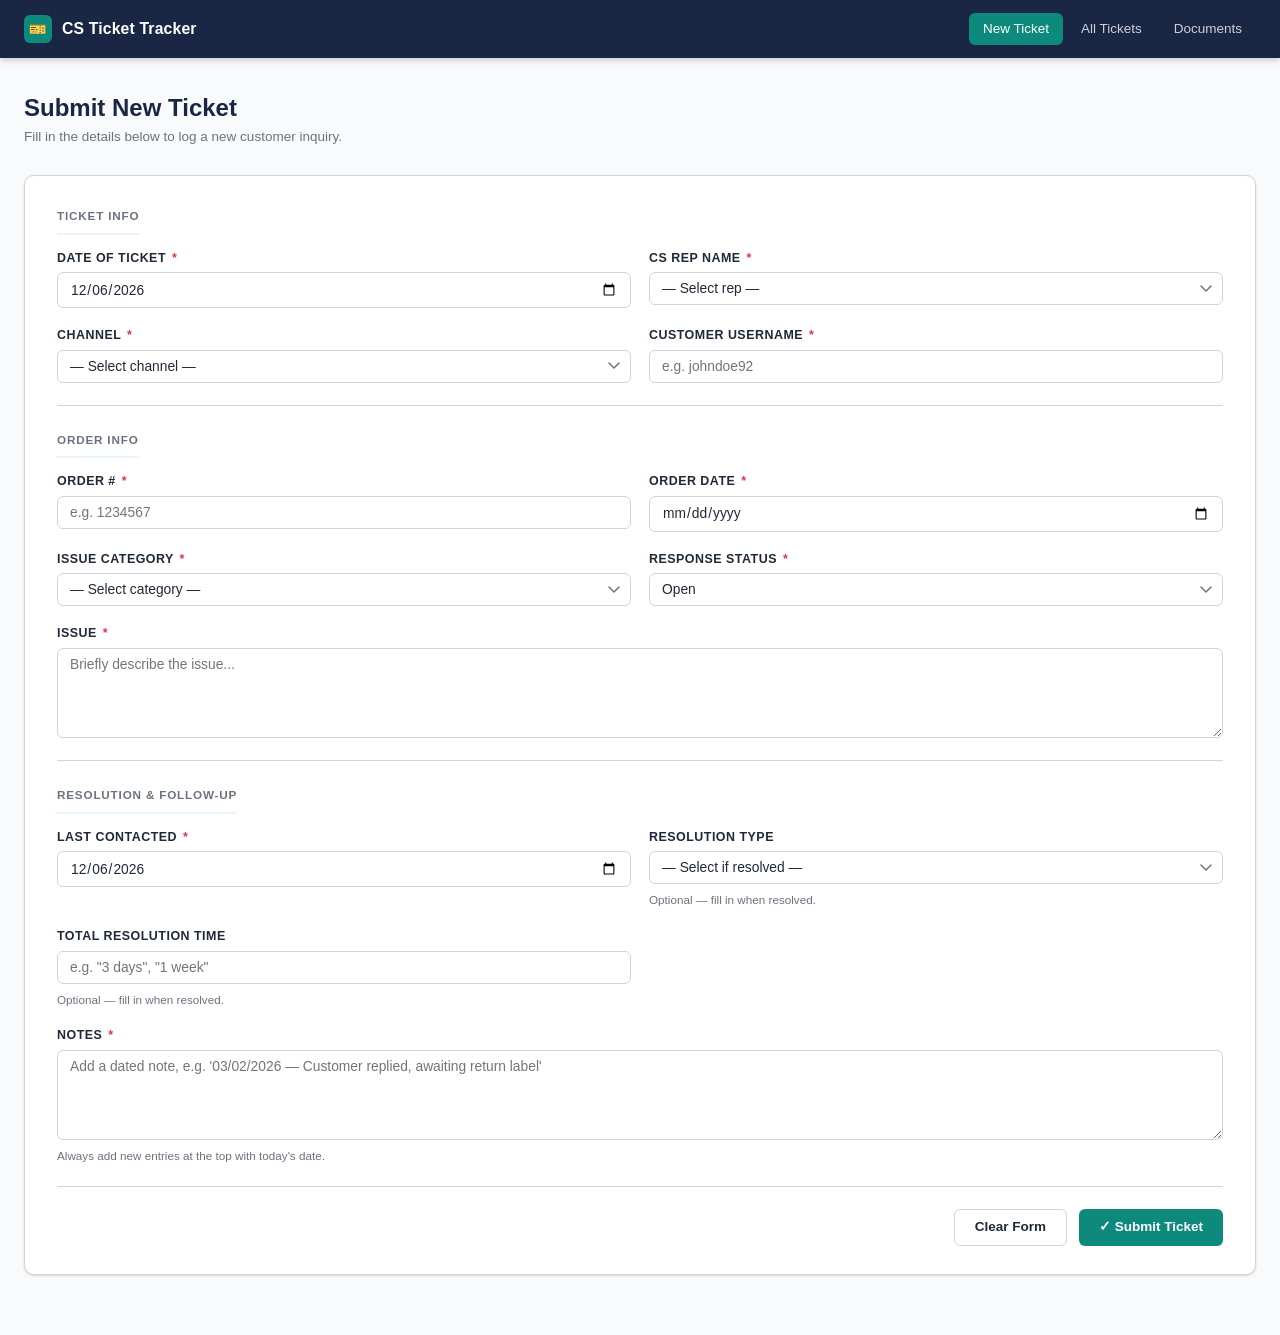
==== commit 1f9d4725: "Add GC YGO channel option to new ticket form, edit modal, and filter bar" ====
--- a/index.html
+++ b/index.html
@@ -41,13 +41,13 @@
         <div class="form-grid">
 
           <div class="form-group">
-            <label for="dateOfTicket">Date of Ticket</label>
-            <input type="date" id="dateOfTicket" name="dateOfTicket" />
-          </div>
-
-          <div class="form-group">
-            <label for="repName">CS Rep Name</label>
-            <select id="repName" name="repName">
+            <label for="dateOfTicket">Date of Ticket <span class="required">*</span></label>
+            <input type="date" id="dateOfTicket" name="dateOfTicket" required />
+          </div>
+
+          <div class="form-group">
+            <label for="repName">CS Rep Name <span class="required">*</span></label>
+            <select id="repName" name="repName" required>
               <option value="">— Select rep —</option>
               <option>kamal</option>
               <option>mikki</option>
@@ -56,28 +56,20 @@
           </div>
 
           <div class="form-group">
-            <label for="channel">Channel</label>
-            <select id="channel" name="channel">
+            <label for="channel">Channel <span class="required">*</span></label>
+            <select id="channel" name="channel" required>
               <option value="">— Select channel —</option>
               <option>GC Main</option>
               <option>GC Modern</option>
               <option>GC Vault</option>
               <option>GC Rips</option>
-            </select>
-          </div>
-
-          <div class="form-group">
-            <label for="customerUsername">Customer Username</label>
-            <input type="text" id="customerUsername" name="customerUsername" placeholder="e.g. johndoe92" />
-          </div>
-
-          <div class="form-group">
-            <label for="priority">Priority</label>
-            <select id="priority" name="priority">
-              <option value="">— Select priority —</option>
-              <option>Standard</option>
-              <option>High Priority</option>
-            </select>
+              <option>GC YGO</option>
+            </select>
+          </div>
+
+          <div class="form-group">
+            <label for="customerUsername">Customer Username <span class="required">*</span></label>
+            <input type="text" id="customerUsername" name="customerUsername" placeholder="e.g. johndoe92" required />
           </div>
 
         </div>
@@ -89,18 +81,18 @@
         <div class="form-grid">
 
           <div class="form-group">
-            <label for="orderNumber">Order #</label>
-            <input type="text" id="orderNumber" name="orderNumber" placeholder="e.g. 1234567" />
-          </div>
-
-          <div class="form-group">
-            <label for="orderDate">Order Date</label>
-            <input type="date" id="orderDate" name="orderDate" />
-          </div>
-
-          <div class="form-group">
-            <label for="issueCategory">Issue Category</label>
-            <select id="issueCategory" name="issueCategory">
+            <label for="orderNumber">Order # <span class="required">*</span></label>
+            <input type="text" id="orderNumber" name="orderNumber" placeholder="e.g. 1234567" required />
+          </div>
+
+          <div class="form-group">
+            <label for="orderDate">Order Date <span class="required">*</span></label>
+            <input type="date" id="orderDate" name="orderDate" required />
+          </div>
+
+          <div class="form-group">
+            <label for="issueCategory">Issue Category <span class="required">*</span></label>
+            <select id="issueCategory" name="issueCategory" required>
               <option value="">— Select category —</option>
               <option>Shipping Issue</option>
               <option>Wrong Item</option>
@@ -113,8 +105,8 @@
           </div>
 
           <div class="form-group">
-            <label for="responseStatus">Response Status</label>
-            <select id="responseStatus" name="responseStatus">
+            <label for="responseStatus">Response Status <span class="required">*</span></label>
+            <select id="responseStatus" name="responseStatus" required>
               <option value="">— Select status —</option>
               <option selected>Open</option>
               <option>In Progress</option>
@@ -125,8 +117,8 @@
           </div>
 
           <div class="form-group full-width">
-            <label for="issue">Issue</label>
-            <textarea id="issue" name="issue" placeholder="Briefly describe the issue..."></textarea>
+            <label for="issue">Issue <span class="required">*</span></label>
+            <textarea id="issue" name="issue" placeholder="Briefly describe the issue..." required></textarea>
           </div>
 
         </div>
@@ -138,8 +130,8 @@
         <div class="form-grid">
 
           <div class="form-group">
-            <label for="lastContacted">Last Contacted</label>
-            <input type="date" id="lastContacted" name="lastContacted" />
+            <label for="lastContacted">Last Contacted <span class="required">*</span></label>
+            <input type="date" id="lastContacted" name="lastContacted" required />
           </div>
 
           <div class="form-group">
@@ -162,9 +154,9 @@
           </div>
 
           <div class="form-group full-width">
-            <label for="notes">Notes</label>
+            <label for="notes">Notes <span class="required">*</span></label>
             <textarea id="notes" name="notes" rows="4"
-              placeholder="Add a dated note, e.g. '03/02/2026 — Customer replied, awaiting return label'"></textarea>
+              placeholder="Add a dated note, e.g. '03/02/2026 — Customer replied, awaiting return label'" required></textarea>
             <span class="form-hint">Always add new entries at the top with today's date.</span>
           </div>
 
@@ -209,7 +201,7 @@
     function getFormData() {
       const data = {};
       const fields = [
-        'dateOfTicket','repName','channel','customerUsername','priority',
+        'dateOfTicket','repName','channel','customerUsername',
         'orderNumber','orderDate','issueCategory','issue',
         'responseStatus','lastContacted','resolutionType',
         'notes','totalResolutionTime'
@@ -221,6 +213,18 @@
     }
 
     function validateForm(data) {
+      const required = [
+        'dateOfTicket','repName','channel','customerUsername',
+        'orderNumber','orderDate','issueCategory','issue',
+        'responseStatus','lastContacted','notes'
+      ];
+      for (const field of required) {
+        if (!data[field]) {
+          const label = document.querySelector(`label[for="${field}"]`);
+          const labelText = label ? label.textContent.replace('*','').trim() : field;
+          return `"${labelText}" is required.`;
+        }
+      }
       return null;
     }
 
--- a/styles.css
+++ b/styles.css
@@ -53,7 +53,7 @@
 }
 
 .nav-inner {
-  max-width: 1100px;
+  max-width: 1400px;
   margin: 0 auto;
   padding: 0 24px;
   display: flex;
@@ -112,7 +112,7 @@
 
 /* --- Page Layout --- */
 .page-wrapper {
-  max-width: 1100px;
+  max-width: 1400px;
   margin: 0 auto;
   padding: 36px 24px 60px;
 }
@@ -368,6 +368,21 @@
 tbody td {
   padding: 10px 14px;
   vertical-align: middle;
+  white-space: normal;
+  word-break: break-word;
+}
+
+tbody td code,
+tbody td .badge,
+tbody td .action-btn,
+tbody td .customer-link {
+  white-space: nowrap;
+}
+
+/* Date, Rep, Last Contacted columns stay on one line */
+#tickets-table tbody td:nth-child(2),
+#tickets-table tbody td:nth-child(3),
+#tickets-table tbody td:nth-child(9) {
   white-space: nowrap;
 }
 
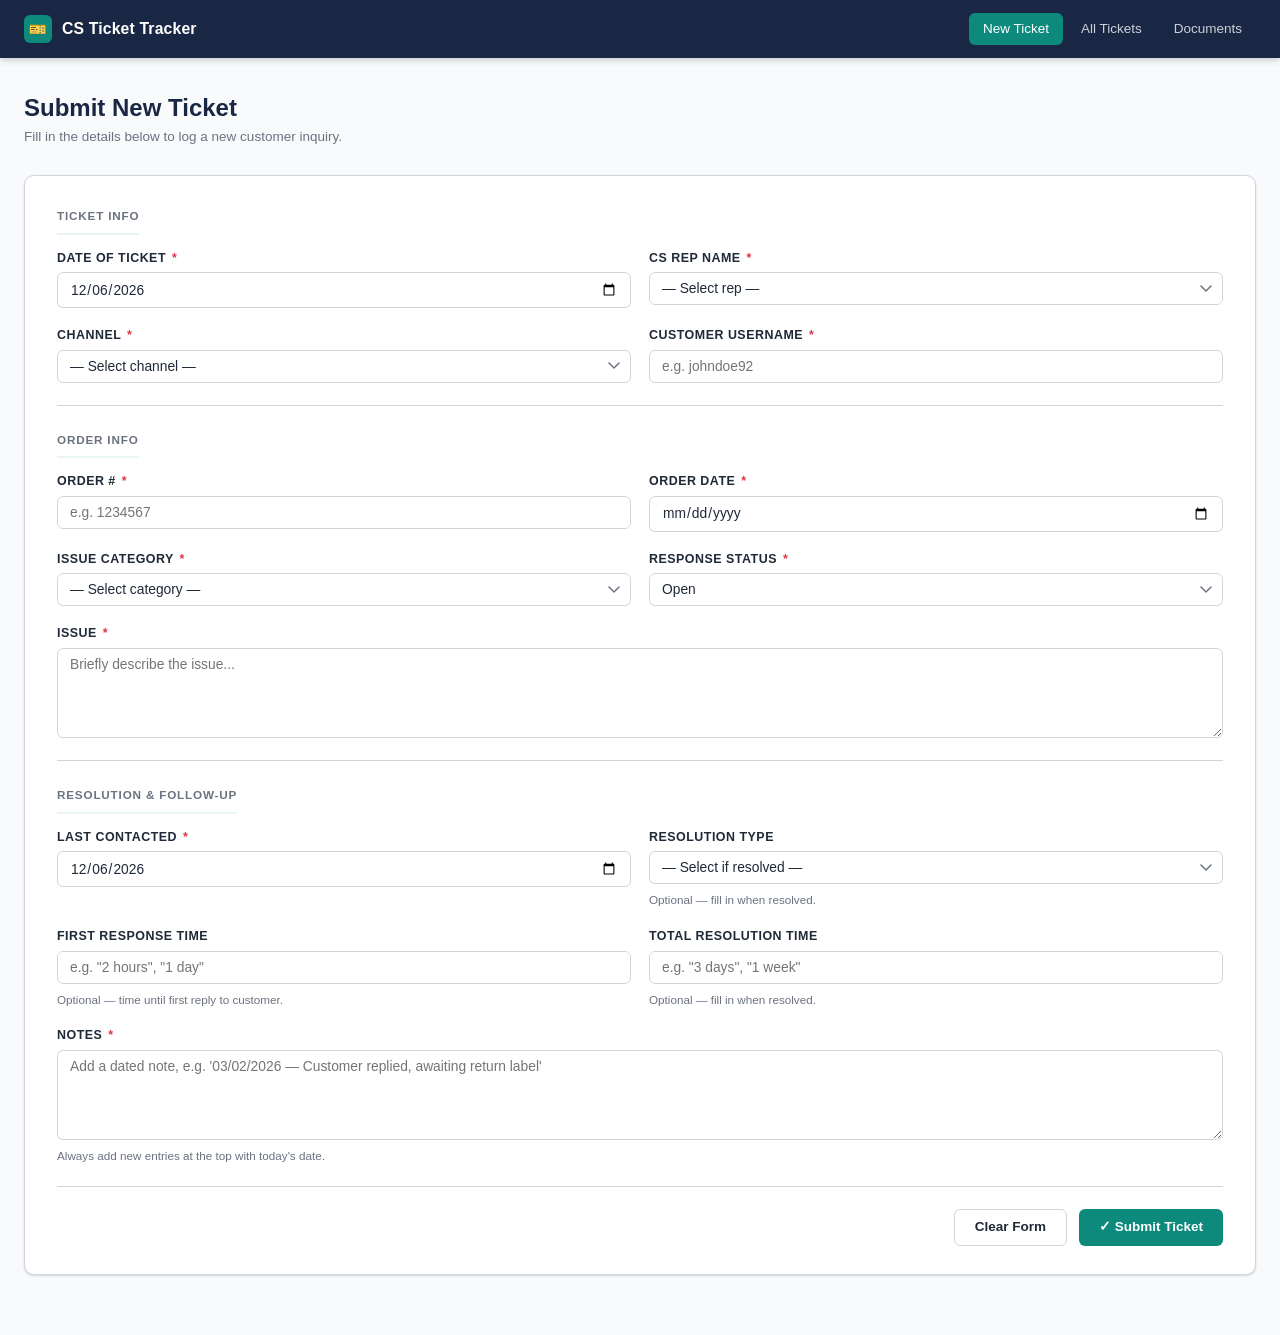
==== commit c2af4831: "Add first response time field to new ticket form Adds an optional 'First Response Time' text input t" ====
--- a/index.html
+++ b/index.html
@@ -63,7 +63,6 @@
               <option>GC Modern</option>
               <option>GC Vault</option>
               <option>GC Rips</option>
-              <option>GC YGO</option>
             </select>
           </div>
 
@@ -148,6 +147,12 @@
           </div>
 
           <div class="form-group">
+            <label for="firstResponseTime">First Response Time</label>
+            <input type="text" id="firstResponseTime" name="firstResponseTime" placeholder='e.g. "2 hours", "1 day"' />
+            <span class="form-hint">Optional — time until first reply to customer.</span>
+          </div>
+
+          <div class="form-group">
             <label for="totalResolutionTime">Total Resolution Time</label>
             <input type="text" id="totalResolutionTime" name="totalResolutionTime" placeholder='e.g. "3 days", "1 week"' />
             <span class="form-hint">Optional — fill in when resolved.</span>
@@ -204,7 +209,7 @@
         'dateOfTicket','repName','channel','customerUsername',
         'orderNumber','orderDate','issueCategory','issue',
         'responseStatus','lastContacted','resolutionType',
-        'notes','totalResolutionTime'
+        'notes','totalResolutionTime','firstResponseTime'
       ];
       fields.forEach(f => {
         data[f] = document.getElementById(f).value.trim();
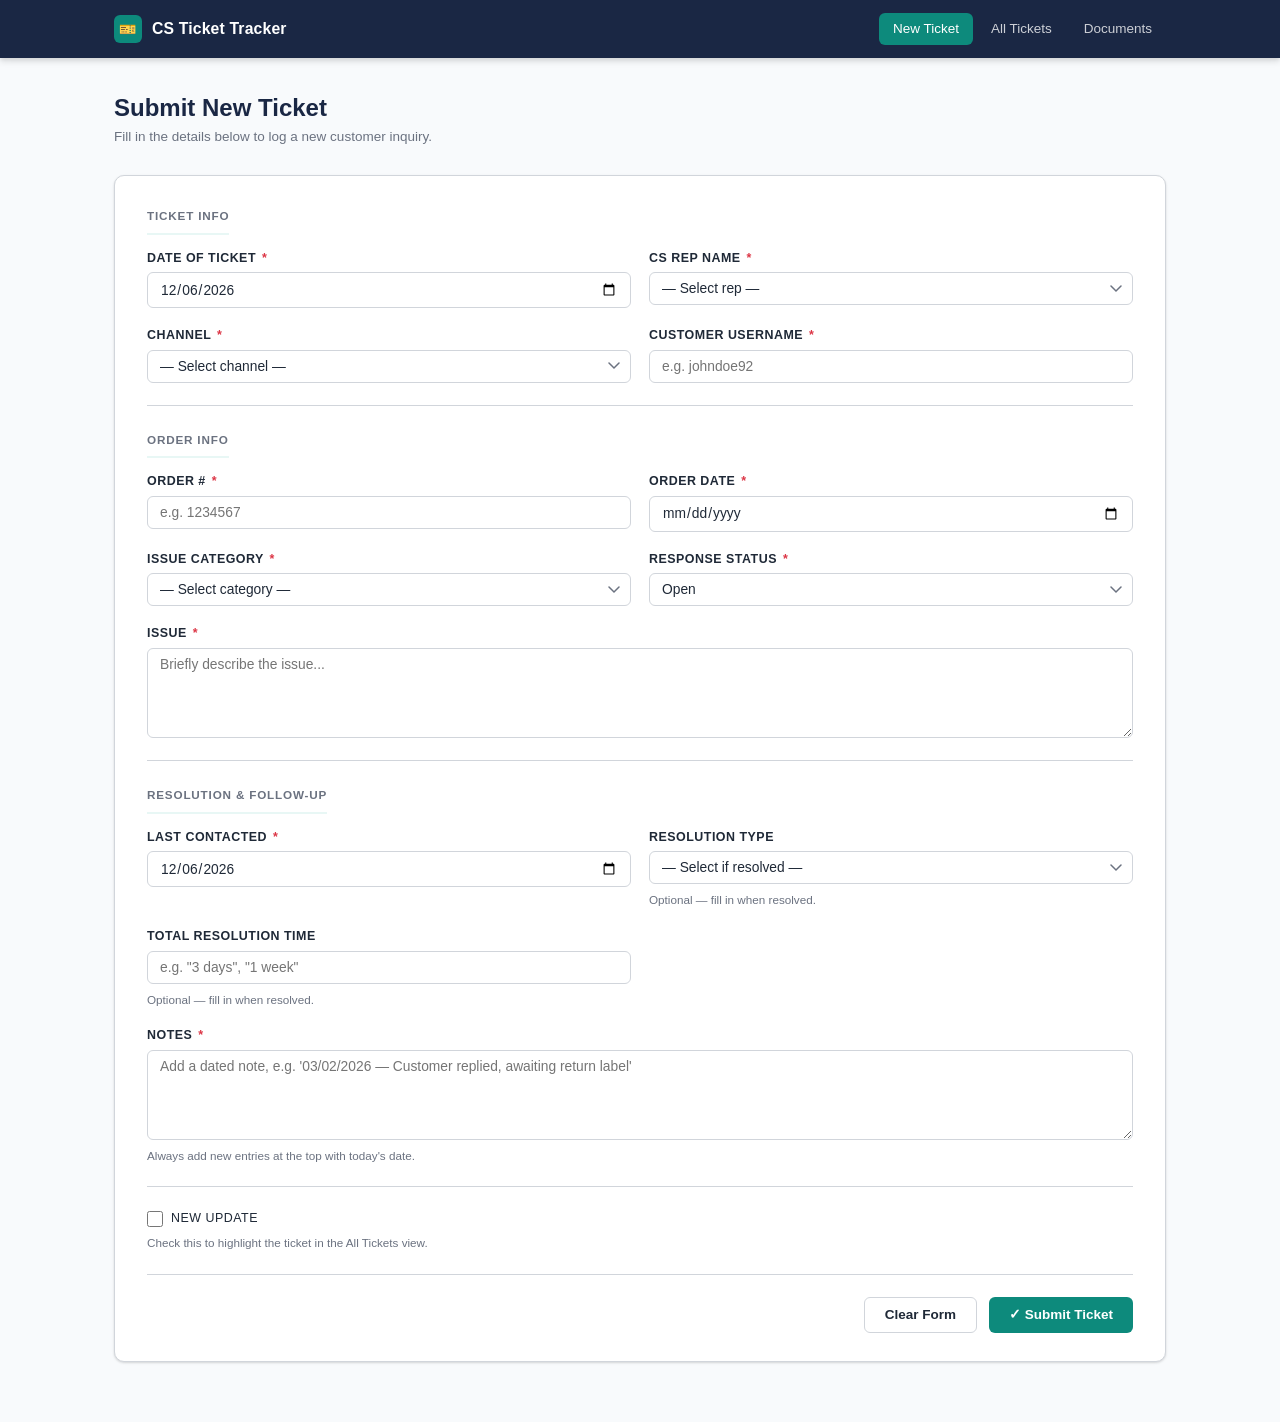
==== commit e773f23f: "Add New Update checkbox with row highlight in All Tickets view - New ticket form: checkbox at bottom" ====
--- a/index.html
+++ b/index.html
@@ -147,12 +147,6 @@
           </div>
 
           <div class="form-group">
-            <label for="firstResponseTime">First Response Time</label>
-            <input type="text" id="firstResponseTime" name="firstResponseTime" placeholder='e.g. "2 hours", "1 day"' />
-            <span class="form-hint">Optional — time until first reply to customer.</span>
-          </div>
-
-          <div class="form-group">
             <label for="totalResolutionTime">Total Resolution Time</label>
             <input type="text" id="totalResolutionTime" name="totalResolutionTime" placeholder='e.g. "3 days", "1 week"' />
             <span class="form-hint">Optional — fill in when resolved.</span>
@@ -165,6 +159,17 @@
             <span class="form-hint">Always add new entries at the top with today's date.</span>
           </div>
 
+        </div>
+
+        <hr class="section-divider" />
+
+        <!-- New Update flag -->
+        <div class="form-group checkbox-group">
+          <label class="checkbox-label">
+            <input type="checkbox" id="newUpdate" name="newUpdate" />
+            <span>New Update</span>
+          </label>
+          <span class="form-hint">Check this to highlight the ticket in the All Tickets view.</span>
         </div>
 
         <hr class="section-divider" />
@@ -209,11 +214,12 @@
         'dateOfTicket','repName','channel','customerUsername',
         'orderNumber','orderDate','issueCategory','issue',
         'responseStatus','lastContacted','resolutionType',
-        'notes','totalResolutionTime','firstResponseTime'
+        'notes','totalResolutionTime'
       ];
       fields.forEach(f => {
         data[f] = document.getElementById(f).value.trim();
       });
+      data.newUpdate = document.getElementById('newUpdate').checked ? 'true' : 'false';
       return data;
     }
 
--- a/styles.css
+++ b/styles.css
@@ -53,7 +53,7 @@
 }
 
 .nav-inner {
-  max-width: 1400px;
+  max-width: 1100px;
   margin: 0 auto;
   padding: 0 24px;
   display: flex;
@@ -112,7 +112,7 @@
 
 /* --- Page Layout --- */
 .page-wrapper {
-  max-width: 1400px;
+  max-width: 1100px;
   margin: 0 auto;
   padding: 36px 24px 60px;
 }
@@ -222,6 +222,27 @@
   margin-top: 2px;
 }
 
+.checkbox-group {
+  display: flex;
+  flex-direction: column;
+  gap: 4px;
+}
+
+.checkbox-label {
+  display: inline-flex;
+  align-items: center;
+  gap: 8px;
+  font-weight: 500;
+  cursor: pointer;
+}
+
+.checkbox-label input[type="checkbox"] {
+  width: 16px;
+  height: 16px;
+  accent-color: #3b82f6;
+  cursor: pointer;
+}
+
 /* --- Buttons --- */
 .btn {
   display: inline-flex;
@@ -314,6 +335,24 @@
 }
 
 /* --- Tables --- */
+/* Order # column: wrap text to keep column narrow */
+#tickets-table td:nth-child(6),
+#tickets-table th:nth-child(6) {
+  max-width: 90px;
+  white-space: normal;
+  word-break: break-word;
+}
+
+.scroll-mirror {
+  overflow-x: auto;
+  overflow-y: hidden;
+  height: 16px;
+  margin-bottom: 2px;
+}
+.scroll-mirror-inner {
+  height: 1px;
+}
+
 .table-wrapper {
   overflow-x: auto;
   border-radius: var(--radius-lg);
@@ -368,21 +407,6 @@
 tbody td {
   padding: 10px 14px;
   vertical-align: middle;
-  white-space: normal;
-  word-break: break-word;
-}
-
-tbody td code,
-tbody td .badge,
-tbody td .action-btn,
-tbody td .customer-link {
-  white-space: nowrap;
-}
-
-/* Date, Rep, Last Contacted columns stay on one line */
-#tickets-table tbody td:nth-child(2),
-#tickets-table tbody td:nth-child(3),
-#tickets-table tbody td:nth-child(9) {
   white-space: nowrap;
 }
 
@@ -401,7 +425,6 @@
 .badge-pending     { background: #ede9fe; color: #5b21b6; }
 .badge-resolved    { background: #d1fae5; color: #065f46; }
 .badge-closed      { background: #f3f4f6; color: #374151; }
-.badge-highpriority { background: #fee2e2; color: #991b1b; font-weight: 600; }
 
 /* --- Loading State --- */
 .loading-state {
@@ -515,6 +538,11 @@
 tr.age-green td:first-child { border-left: 4px solid #22c55e; }
 tr.age-yellow td:first-child { border-left: 4px solid #f59e0b; }
 tr.age-red td:first-child    { border-left: 4px solid #ef4444; }
+
+/* --- New Update Highlight --- */
+tr.row-new-update { background: #eff6ff; }
+tr.row-new-update:hover { background: #dbeafe; }
+tr.row-new-update td:first-child { border-left: 4px solid #3b82f6; }
 
 .aging-legend {
   align-items: center;
@@ -722,6 +750,37 @@
 }
 
 /* --- Ticket Count --- */
+.stats-bar {
+  display: flex;
+  gap: 12px;
+  margin-bottom: 18px;
+}
+
+.stat-card {
+  background: var(--white);
+  border: 1px solid var(--border);
+  border-radius: var(--radius-lg);
+  box-shadow: var(--shadow);
+  padding: 14px 24px;
+  text-align: center;
+  min-width: 120px;
+}
+
+.stat-value {
+  font-size: 1.75rem;
+  font-weight: 700;
+  color: var(--navy);
+  line-height: 1;
+}
+
+.stat-label {
+  font-size: 0.75rem;
+  color: var(--text-muted);
+  margin-top: 4px;
+  text-transform: uppercase;
+  letter-spacing: 0.04em;
+}
+
 .ticket-count {
   font-size: 0.85rem;
   color: var(--text-muted);
